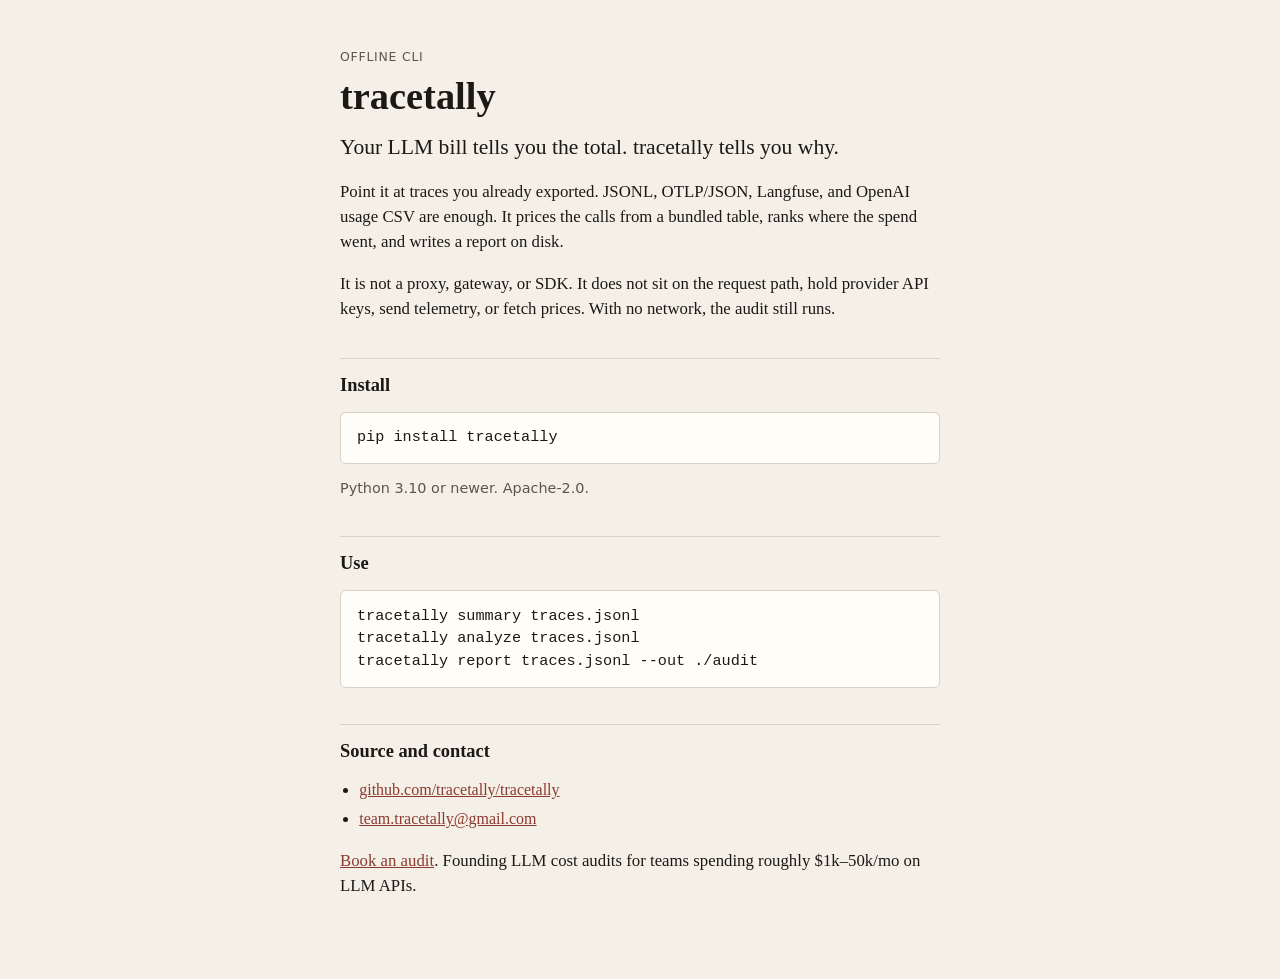
==== docs/index.html @ 741af52b "Add a Book an audit mailto on the project page. The line sits under the contact address and offers f" ====
<!DOCTYPE html>
<html lang="en">
<head>
  <meta charset="utf-8">
  <meta name="viewport" content="width=device-width, initial-scale=1">
  <title>tracetally</title>
  <meta name="description" content="Offline cost and reliability audit for LLM traces you already exported.">
  <style>
    :root {
      --ink: #1c1915;
      --muted: #5c564c;
      --line: #d9d2c5;
      --paper: #f4f0e8;
      --card: #fffdf8;
      --accent: #8c3a2f;
    }

    * { box-sizing: border-box; }

    body {
      margin: 0;
      color: var(--ink);
      background: var(--paper);
      font-family: "Iowan Old Style", Palatino, "Palatino Linotype", Georgia, serif;
      line-height: 1.5;
    }

    main {
      max-width: 40rem;
      margin: 0 auto;
      padding: 3rem 1.25rem 4rem;
    }

    .kicker {
      margin: 0 0 0.5rem;
      color: var(--muted);
      font-family: ui-sans-serif, system-ui, sans-serif;
      font-size: 0.78rem;
      letter-spacing: 0.06em;
      text-transform: uppercase;
    }

    h1 {
      margin: 0;
      font-size: 2.4rem;
      font-weight: 600;
      line-height: 1.1;
    }

    .tagline {
      margin: 1rem 0 0;
      font-size: 1.35rem;
      line-height: 1.35;
    }

    p { font-size: 1.05rem; }

    h2 {
      margin: 2.25rem 0 0.75rem;
      padding-top: 0.85rem;
      border-top: 1px solid var(--line);
      font-size: 1.15rem;
      font-weight: 600;
    }

    pre {
      margin: 0;
      padding: 0.85rem 1rem;
      overflow-x: auto;
      background: var(--card);
      border: 1px solid var(--line);
      border-radius: 6px;
      font-family: ui-monospace, "SFMono-Regular", Consolas, monospace;
      font-size: 0.95rem;
    }

    code { font-family: inherit; }

    ul { margin: 0; padding-left: 1.2rem; }

    li { margin: 0.35rem 0; }

    a { color: var(--accent); }

    .muted {
      color: var(--muted);
      font-family: ui-sans-serif, system-ui, sans-serif;
      font-size: 0.9rem;
    }
  </style>
</head>
<body>
  <main>
    <p class="kicker">Offline CLI</p>
    <h1>tracetally</h1>
    <p class="tagline">Your LLM bill tells you the total. tracetally tells you why.</p>
    <p>
      Point it at traces you already exported. JSONL, OTLP/JSON, Langfuse, and
      OpenAI usage CSV are enough. It prices the calls from a bundled table,
      ranks where the spend went, and writes a report on disk.
    </p>
    <p>
      It is not a proxy, gateway, or SDK. It does not sit on the request path,
      hold provider API keys, send telemetry, or fetch prices. With no network,
      the audit still runs.
    </p>

    <h2>Install</h2>
    <pre><code>pip install tracetally</code></pre>
    <p class="muted">Python 3.10 or newer. Apache-2.0.</p>

    <h2>Use</h2>
    <pre><code>tracetally summary traces.jsonl
tracetally analyze traces.jsonl
tracetally report traces.jsonl --out ./audit</code></pre>

    <h2>Source and contact</h2>
    <ul>
      <li><a href="https://github.com/tracetally/tracetally">github.com/tracetally/tracetally</a></li>
      <li><a href="mailto:team.tracetally@gmail.com">team.tracetally@gmail.com</a></li>
    </ul>
    <p>
      <a href="mailto:team.tracetally@gmail.com">Book an audit</a>.
      Founding LLM cost audits for teams spending roughly $1k–50k/mo on LLM APIs.
    </p>
  </main>
</body>
</html>
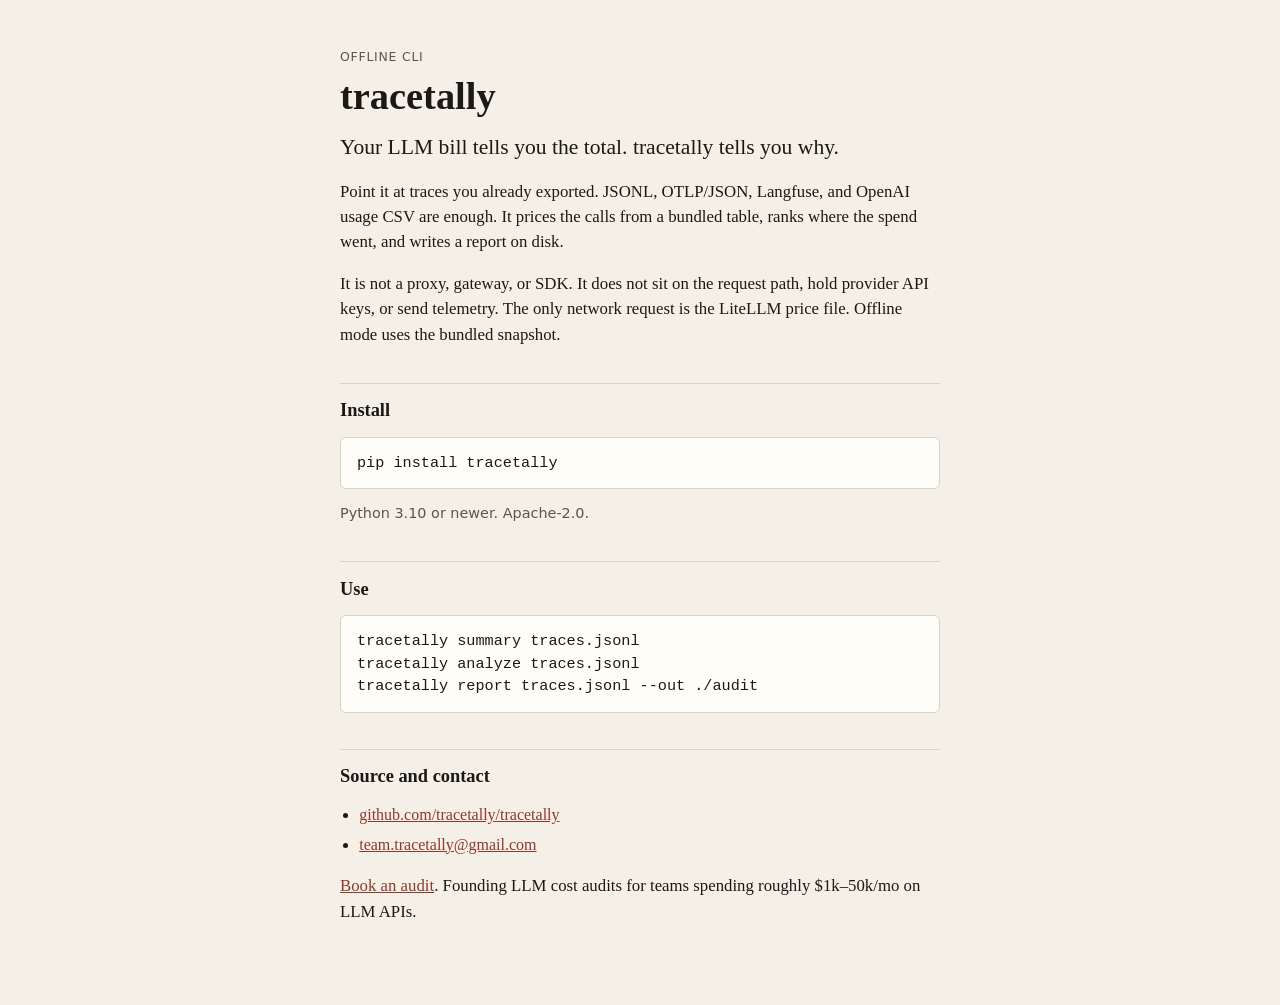
==== commit dec3eb46: "Label approximate long-context prices and show billed next to inferred. Cache reads follow the provi" ====
--- a/docs/index.html
+++ b/docs/index.html
@@ -101,8 +101,8 @@
     </p>
     <p>
       It is not a proxy, gateway, or SDK. It does not sit on the request path,
-      hold provider API keys, send telemetry, or fetch prices. With no network,
-      the audit still runs.
+      hold provider API keys, or send telemetry. The only network request is
+      the LiteLLM price file. Offline mode uses the bundled snapshot.
     </p>
 
     <h2>Install</h2>
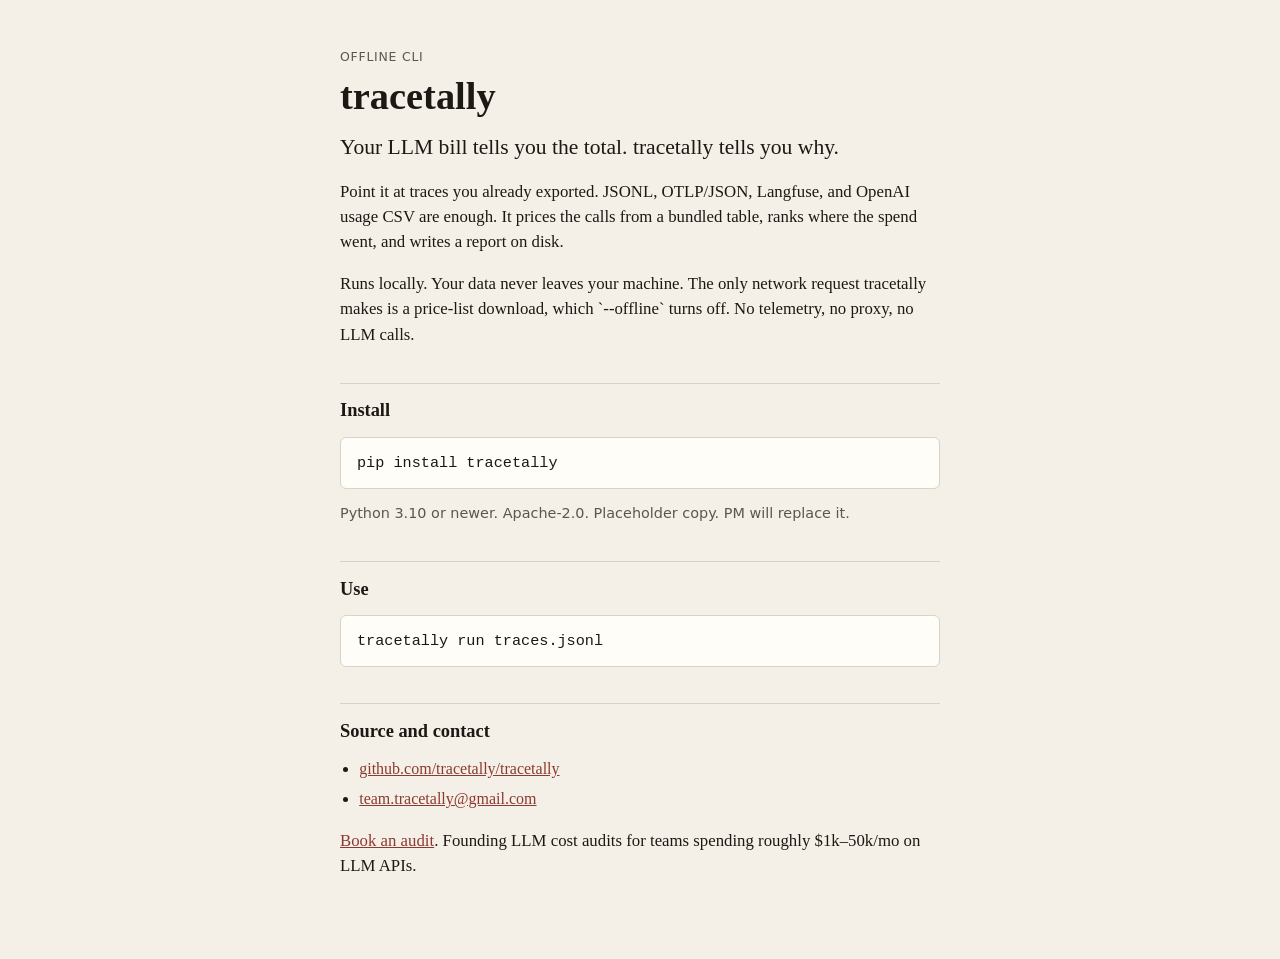
==== commit 831e0247: "Add tracetally run and a static dashboard report. Rank findings by estimated dollars saved, write fi" ====
--- a/docs/index.html
+++ b/docs/index.html
@@ -100,19 +100,15 @@
       ranks where the spend went, and writes a report on disk.
     </p>
     <p>
-      It is not a proxy, gateway, or SDK. It does not sit on the request path,
-      hold provider API keys, or send telemetry. The only network request is
-      the LiteLLM price file. Offline mode uses the bundled snapshot.
+      Runs locally. Your data never leaves your machine. The only network request tracetally makes is a price-list download, which `--offline` turns off. No telemetry, no proxy, no LLM calls.
     </p>
 
     <h2>Install</h2>
     <pre><code>pip install tracetally</code></pre>
-    <p class="muted">Python 3.10 or newer. Apache-2.0.</p>
+    <p class="muted">Python 3.10 or newer. Apache-2.0. Placeholder copy. PM will replace it.</p>
 
     <h2>Use</h2>
-    <pre><code>tracetally summary traces.jsonl
-tracetally analyze traces.jsonl
-tracetally report traces.jsonl --out ./audit</code></pre>
+    <pre><code>tracetally run traces.jsonl</code></pre>
 
     <h2>Source and contact</h2>
     <ul>
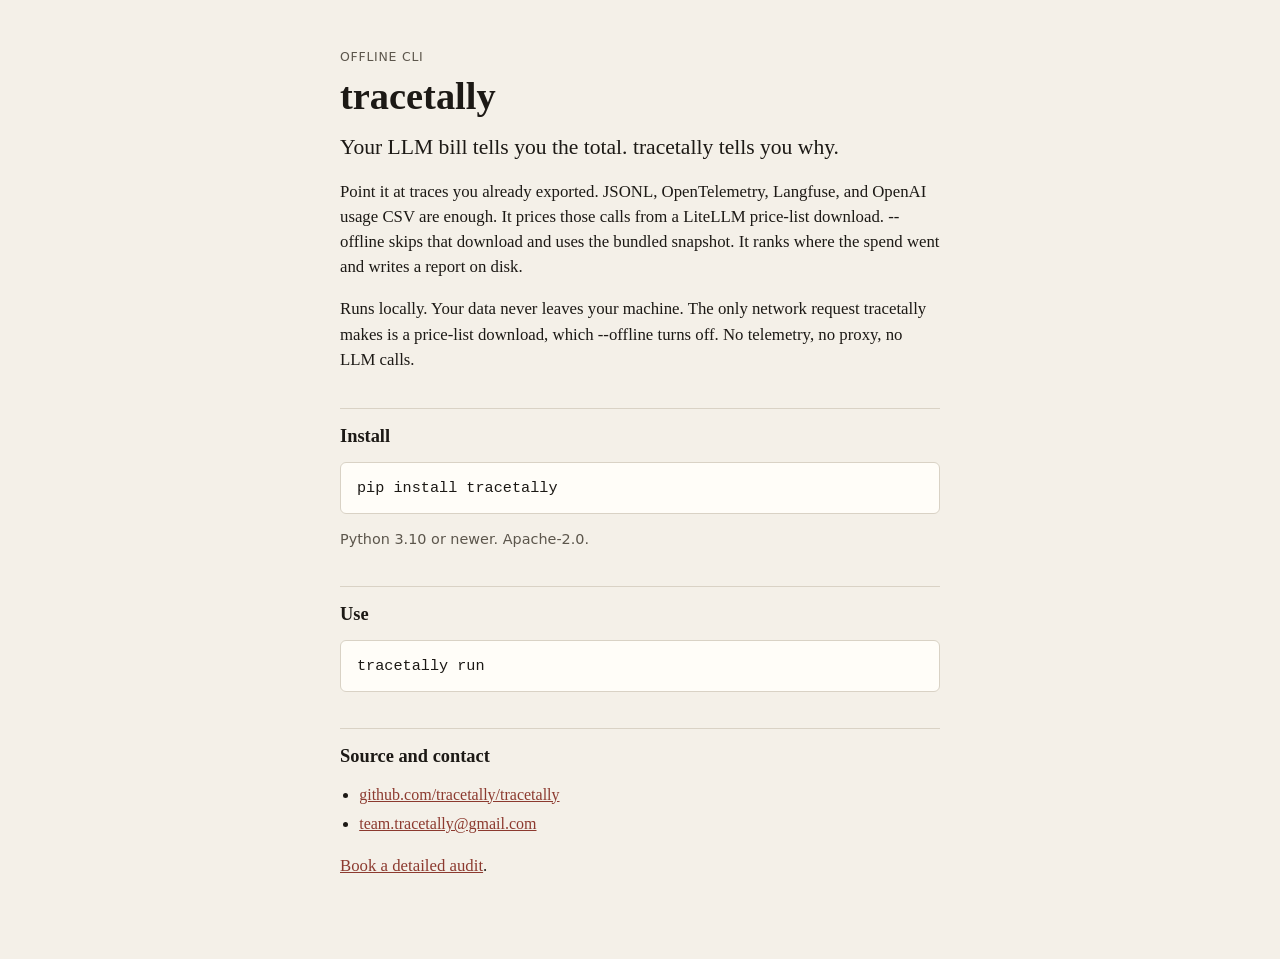
==== commit a5ceb53a: "Apply the B1 copy and harden report output. Use the audit URL, escape every report.md value, and sho" ====
--- a/docs/index.html
+++ b/docs/index.html
@@ -95,20 +95,21 @@
     <h1>tracetally</h1>
     <p class="tagline">Your LLM bill tells you the total. tracetally tells you why.</p>
     <p>
-      Point it at traces you already exported. JSONL, OTLP/JSON, Langfuse, and
-      OpenAI usage CSV are enough. It prices the calls from a bundled table,
-      ranks where the spend went, and writes a report on disk.
+      Point it at traces you already exported. JSONL, OpenTelemetry, Langfuse, and
+      OpenAI usage CSV are enough. It prices those calls from a LiteLLM price-list
+      download. <code>--offline</code> skips that download and uses the bundled snapshot.
+      It ranks where the spend went and writes a report on disk.
     </p>
     <p>
-      Runs locally. Your data never leaves your machine. The only network request tracetally makes is a price-list download, which `--offline` turns off. No telemetry, no proxy, no LLM calls.
+      Runs locally. Your data never leaves your machine. The only network request tracetally makes is a price-list download, which <code>--offline</code> turns off. No telemetry, no proxy, no LLM calls.
     </p>
 
     <h2>Install</h2>
     <pre><code>pip install tracetally</code></pre>
-    <p class="muted">Python 3.10 or newer. Apache-2.0. Placeholder copy. PM will replace it.</p>
+    <p class="muted">Python 3.10 or newer. Apache-2.0.</p>
 
     <h2>Use</h2>
-    <pre><code>tracetally run traces.jsonl</code></pre>
+    <pre><code>tracetally run</code></pre>
 
     <h2>Source and contact</h2>
     <ul>
@@ -116,8 +117,7 @@
       <li><a href="mailto:team.tracetally@gmail.com">team.tracetally@gmail.com</a></li>
     </ul>
     <p>
-      <a href="mailto:team.tracetally@gmail.com">Book an audit</a>.
-      Founding LLM cost audits for teams spending roughly $1k–50k/mo on LLM APIs.
+      <a href="https://tracetally.github.io/tracetally/audit/">Book a detailed audit</a>.
     </p>
   </main>
 </body>
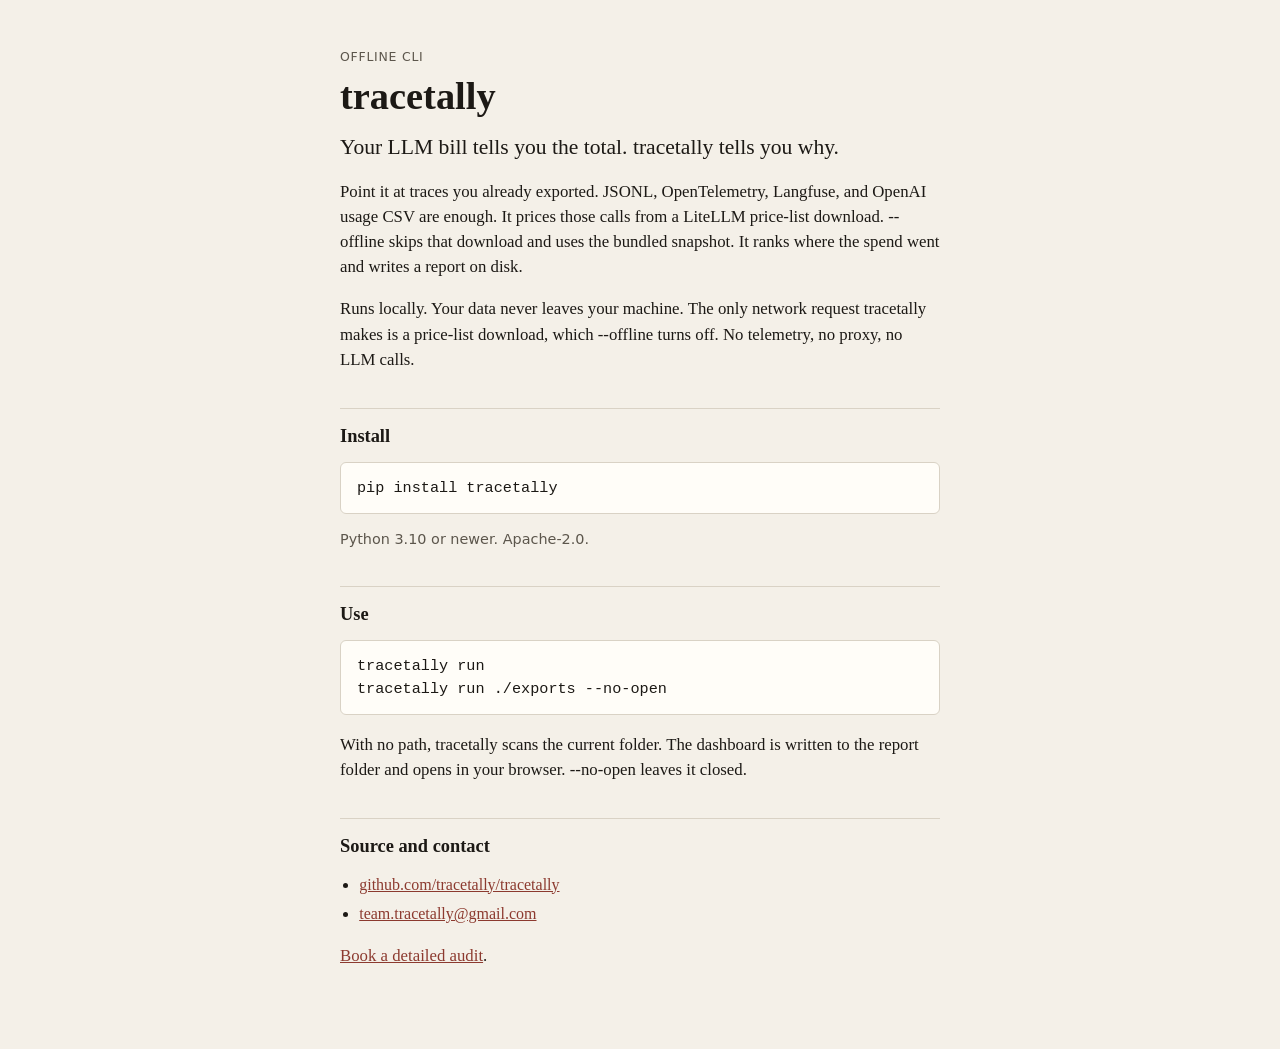
==== commit 772f1945: "Scan directories from tracetally run and dedupe exports. tracetally run with no path, or with a dire" ====
--- a/docs/index.html
+++ b/docs/index.html
@@ -109,7 +109,12 @@
     <p class="muted">Python 3.10 or newer. Apache-2.0.</p>
 
     <h2>Use</h2>
-    <pre><code>tracetally run</code></pre>
+    <pre><code>tracetally run
+tracetally run ./exports --no-open</code></pre>
+    <p>
+      With no path, tracetally scans the current folder. The dashboard is written
+      to the report folder and opens in your browser. <code>--no-open</code> leaves it closed.
+    </p>
 
     <h2>Source and contact</h2>
     <ul>
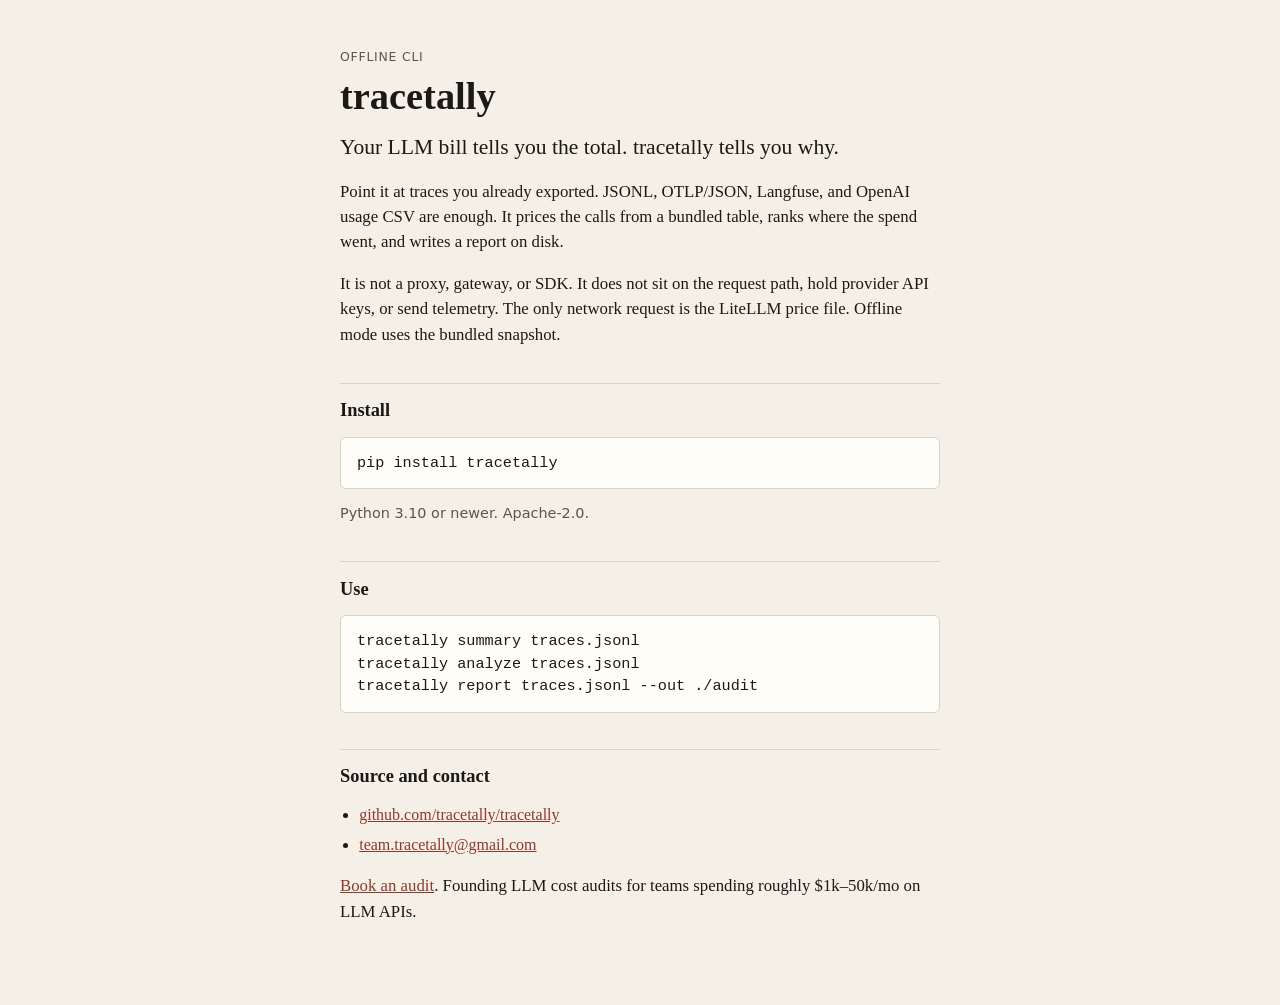
==== commit 640f7aae: "Merge pull request #8 from tracetally/cursor/pricing-live-lookup-0703 PR A: pricing — live LiteLLM l" ====
--- a/docs/index.html
+++ b/docs/index.html
@@ -95,13 +95,14 @@
     <h1>tracetally</h1>
     <p class="tagline">Your LLM bill tells you the total. tracetally tells you why.</p>
     <p>
-      Point it at traces you already exported. JSONL, OpenTelemetry, Langfuse, and
-      OpenAI usage CSV are enough. It prices those calls from a LiteLLM price-list
-      download. <code>--offline</code> skips that download and uses the bundled snapshot.
-      It ranks where the spend went and writes a report on disk.
+      Point it at traces you already exported. JSONL, OTLP/JSON, Langfuse, and
+      OpenAI usage CSV are enough. It prices the calls from a bundled table,
+      ranks where the spend went, and writes a report on disk.
     </p>
     <p>
-      Runs locally. Your data never leaves your machine. The only network request tracetally makes is a price-list download, which <code>--offline</code> turns off. No telemetry, no proxy, no LLM calls.
+      It is not a proxy, gateway, or SDK. It does not sit on the request path,
+      hold provider API keys, or send telemetry. The only network request is
+      the LiteLLM price file. Offline mode uses the bundled snapshot.
     </p>
 
     <h2>Install</h2>
@@ -109,12 +110,9 @@
     <p class="muted">Python 3.10 or newer. Apache-2.0.</p>
 
     <h2>Use</h2>
-    <pre><code>tracetally run
-tracetally run ./exports --no-open</code></pre>
-    <p>
-      With no path, tracetally scans the current folder. The dashboard is written
-      to the report folder and opens in your browser. <code>--no-open</code> leaves it closed.
-    </p>
+    <pre><code>tracetally summary traces.jsonl
+tracetally analyze traces.jsonl
+tracetally report traces.jsonl --out ./audit</code></pre>
 
     <h2>Source and contact</h2>
     <ul>
@@ -122,7 +120,8 @@
       <li><a href="mailto:team.tracetally@gmail.com">team.tracetally@gmail.com</a></li>
     </ul>
     <p>
-      <a href="https://tracetally.github.io/tracetally/audit/">Book a detailed audit</a>.
+      <a href="mailto:team.tracetally@gmail.com">Book an audit</a>.
+      Founding LLM cost audits for teams spending roughly $1k–50k/mo on LLM APIs.
     </p>
   </main>
 </body>
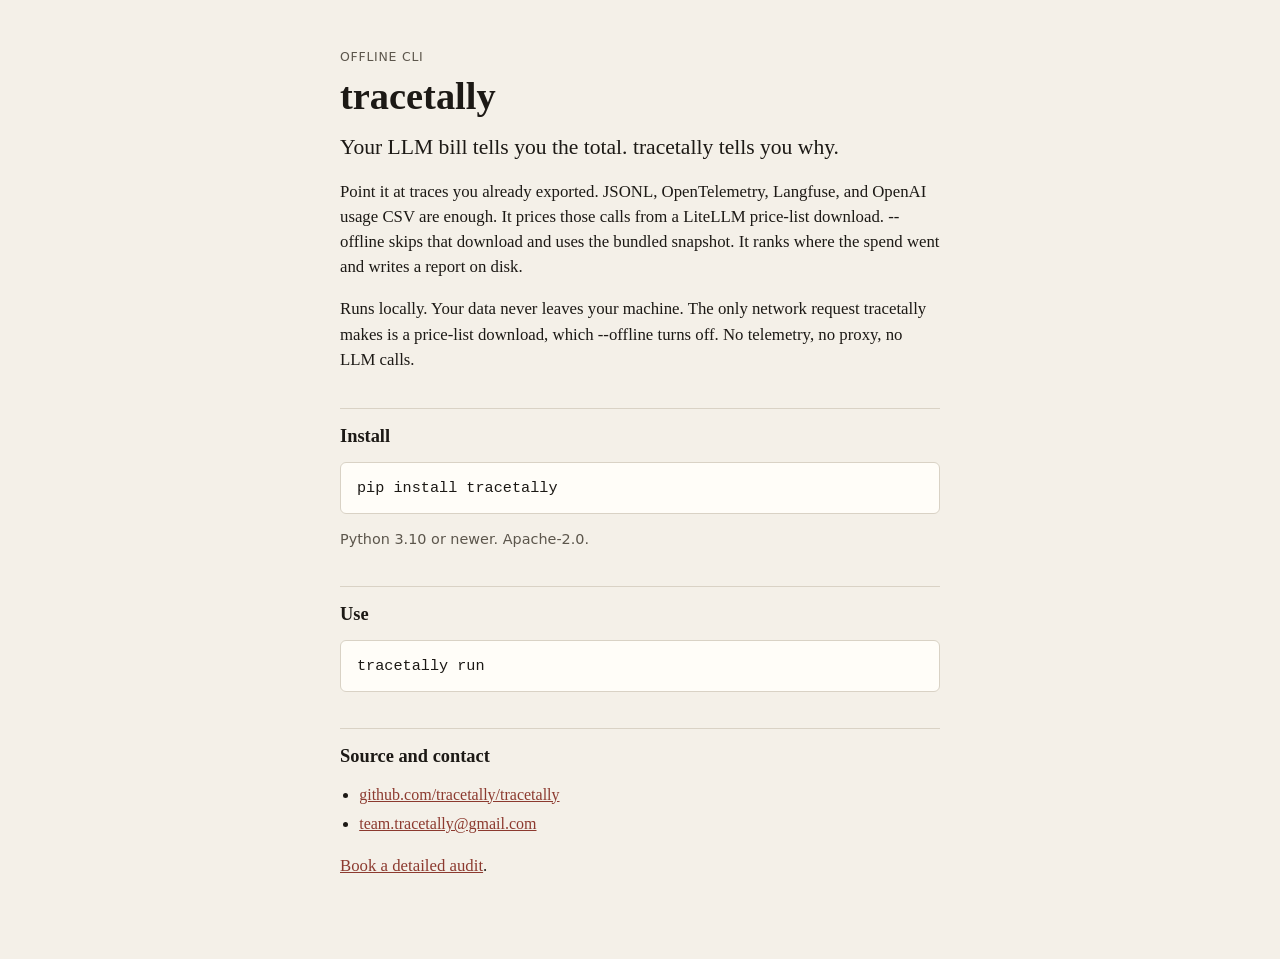
==== commit d48f8a05: "Merge pull request #12 from tracetally/cursor/run-report-b1-1cf9 Add tracetally run and the static d" ====
--- a/docs/index.html
+++ b/docs/index.html
@@ -95,14 +95,13 @@
     <h1>tracetally</h1>
     <p class="tagline">Your LLM bill tells you the total. tracetally tells you why.</p>
     <p>
-      Point it at traces you already exported. JSONL, OTLP/JSON, Langfuse, and
-      OpenAI usage CSV are enough. It prices the calls from a bundled table,
-      ranks where the spend went, and writes a report on disk.
+      Point it at traces you already exported. JSONL, OpenTelemetry, Langfuse, and
+      OpenAI usage CSV are enough. It prices those calls from a LiteLLM price-list
+      download. <code>--offline</code> skips that download and uses the bundled snapshot.
+      It ranks where the spend went and writes a report on disk.
     </p>
     <p>
-      It is not a proxy, gateway, or SDK. It does not sit on the request path,
-      hold provider API keys, or send telemetry. The only network request is
-      the LiteLLM price file. Offline mode uses the bundled snapshot.
+      Runs locally. Your data never leaves your machine. The only network request tracetally makes is a price-list download, which <code>--offline</code> turns off. No telemetry, no proxy, no LLM calls.
     </p>
 
     <h2>Install</h2>
@@ -110,9 +109,7 @@
     <p class="muted">Python 3.10 or newer. Apache-2.0.</p>
 
     <h2>Use</h2>
-    <pre><code>tracetally summary traces.jsonl
-tracetally analyze traces.jsonl
-tracetally report traces.jsonl --out ./audit</code></pre>
+    <pre><code>tracetally run</code></pre>
 
     <h2>Source and contact</h2>
     <ul>
@@ -120,8 +117,7 @@
       <li><a href="mailto:team.tracetally@gmail.com">team.tracetally@gmail.com</a></li>
     </ul>
     <p>
-      <a href="mailto:team.tracetally@gmail.com">Book an audit</a>.
-      Founding LLM cost audits for teams spending roughly $1k–50k/mo on LLM APIs.
+      <a href="https://tracetally.github.io/tracetally/audit/">Book a detailed audit</a>.
     </p>
   </main>
 </body>
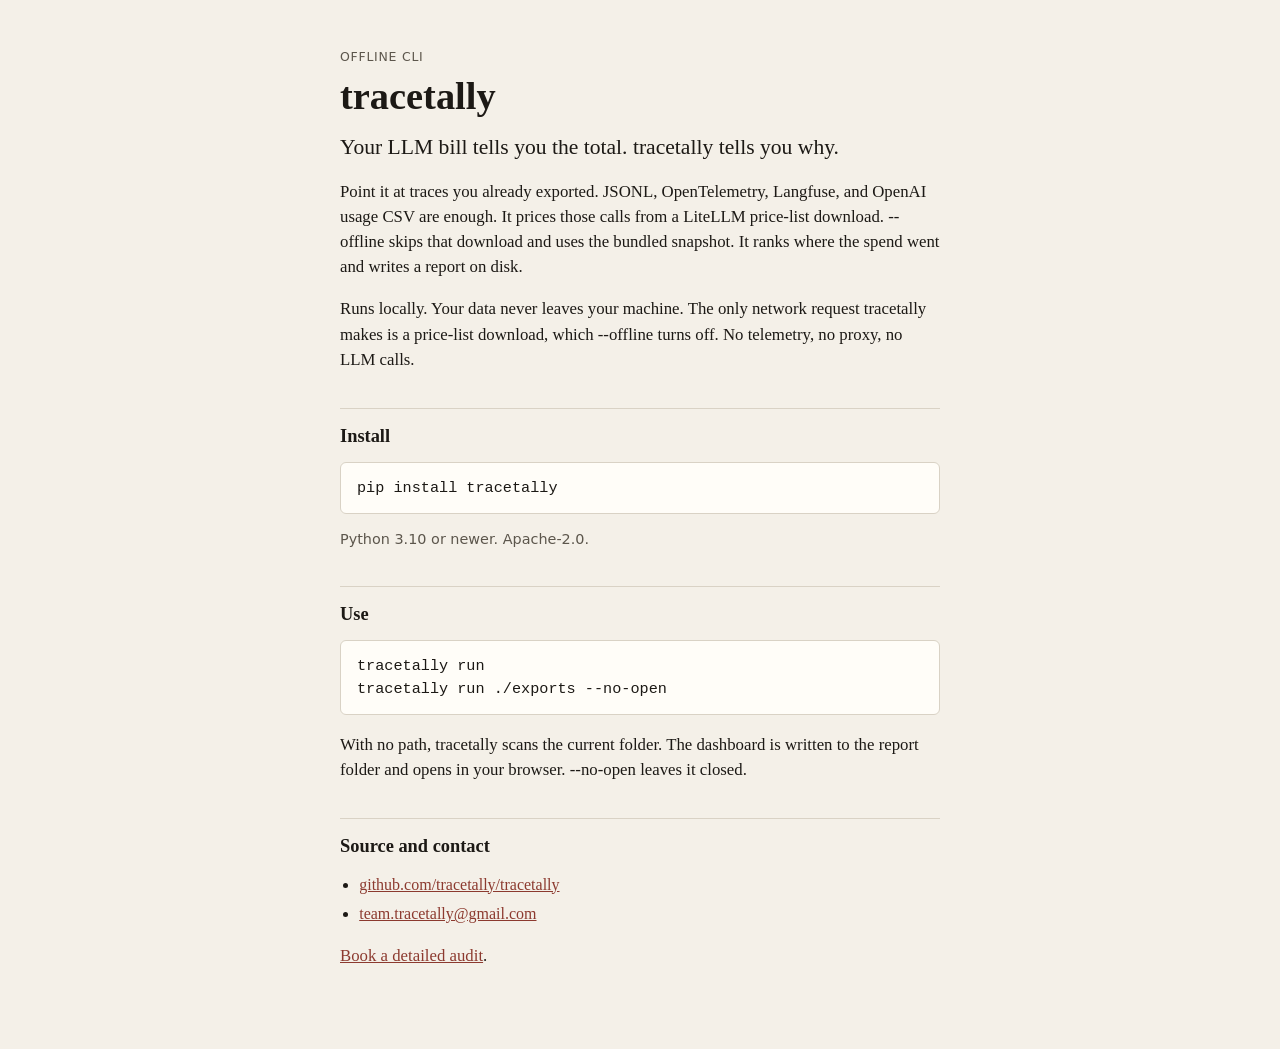
==== commit 94537e8f: "Merge pull request #13 from tracetally/cursor/run-autodetect-dedup-dd7c Scan usage exports in tracet" ====
--- a/docs/index.html
+++ b/docs/index.html
@@ -109,7 +109,12 @@
     <p class="muted">Python 3.10 or newer. Apache-2.0.</p>
 
     <h2>Use</h2>
-    <pre><code>tracetally run</code></pre>
+    <pre><code>tracetally run
+tracetally run ./exports --no-open</code></pre>
+    <p>
+      With no path, tracetally scans the current folder. The dashboard is written
+      to the report folder and opens in your browser. <code>--no-open</code> leaves it closed.
+    </p>
 
     <h2>Source and contact</h2>
     <ul>
